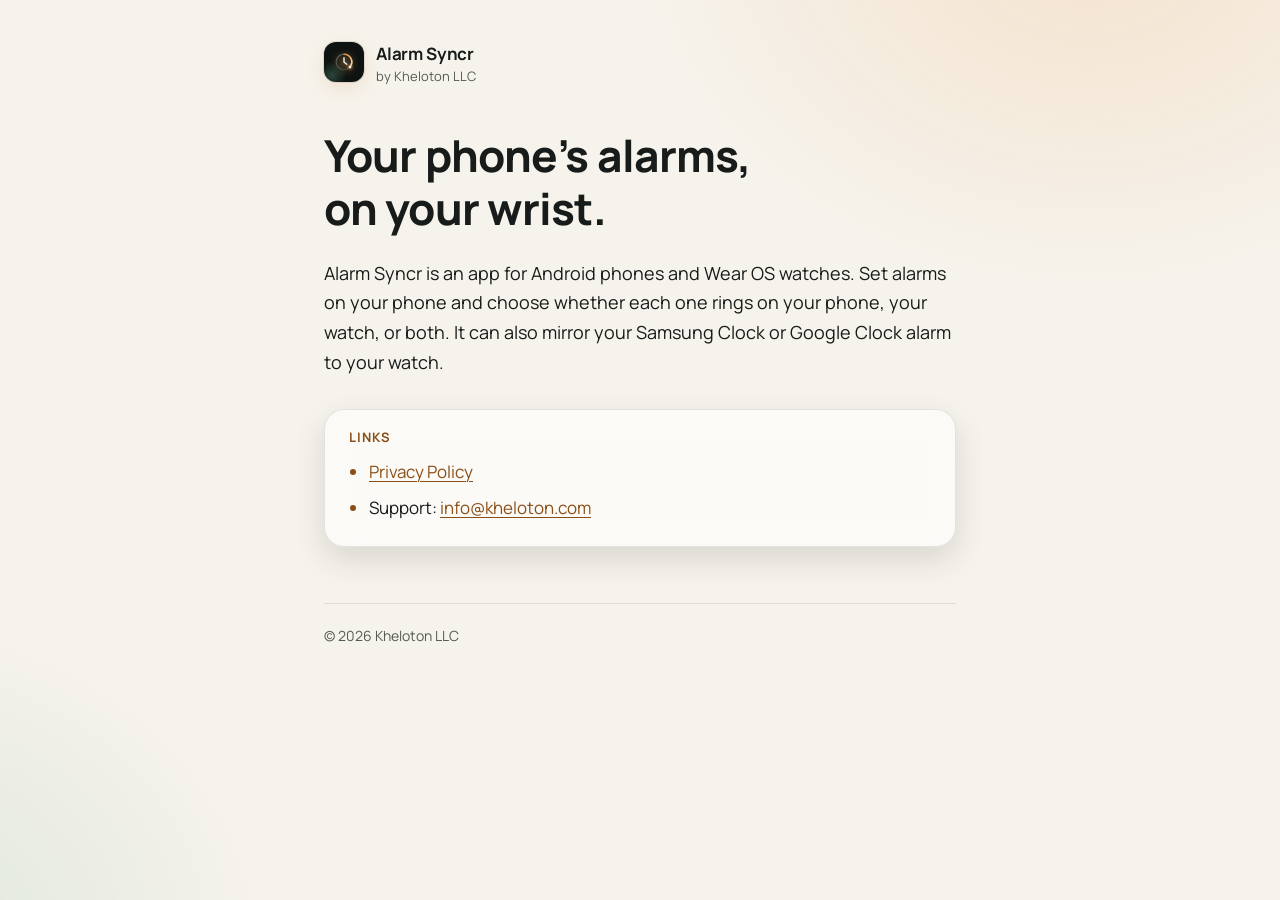
==== index.html @ 5a4a5423 "Add Alarm Syncr home page and privacy policy Co-Authored-By: Claude Opus 5.5 <noreply@anthropic.com>" ====
<!doctype html>
<html lang="en">
<head>
  <meta charset="utf-8">
  <meta name="viewport" content="width=device-width, initial-scale=1">
  <meta name="color-scheme" content="dark light">
  <meta name="theme-color" content="#0e1210" media="(prefers-color-scheme: dark)">
  <meta name="theme-color" content="#f6f3ec" media="(prefers-color-scheme: light)">
  <title>Alarm Syncr</title>
  <meta name="description" content="Alarm Syncr by Kheloton LLC: set alarms on your Android phone and have them ring on your Wear OS watch.">
  <link rel="icon" href="assets/icon.svg" type="image/svg+xml">
  <link rel="preload" href="assets/manrope.woff2" as="font" type="font/woff2" crossorigin>
  <link rel="stylesheet" href="assets/site.css">
</head>
<body>
  <div class="page">
    <header>
      <a class="brand" href="./">
        <img src="assets/icon.svg" alt="" width="40" height="40">
        <span>
          <span class="brand-name">Alarm Syncr</span>
          <span class="brand-by">by Kheloton LLC</span>
        </span>
      </a>
    </header>

    <main>
      <h1>Your phone’s alarms, on your wrist.</h1>
      <p class="lede">Alarm Syncr is an app for Android phones and Wear OS watches. Set alarms on your phone and choose whether each one rings on your phone, your watch, or both. It can also mirror your Samsung Clock or Google Clock alarm to your watch.</p>

      <section class="card" aria-labelledby="links">
        <h2 id="links">Links</h2>
        <ul>
          <li><a href="privacy/">Privacy Policy</a></li>
          <li>Support: <a href="mailto:info@kheloton.com">info@kheloton.com</a></li>
        </ul>
      </section>
    </main>

    <footer>
      <p>© 2026 Kheloton LLC</p>
    </footer>
  </div>
</body>
</html>
---- assets/site.css ----
@font-face {
  font-family: "Manrope";
  src: url("manrope.woff2") format("woff2");
  font-weight: 200 800;
  font-display: swap;
}

:root {
  color-scheme: dark light;
  --bg: #0e1210;
  --text: #f4f1ea;
  --muted: #a3aba4;
  --accent: #efba7e;
  --rule: rgb(244 241 234 / 0.1);
  --card: rgb(244 241 234 / 0.045);
  --card-rim: rgb(244 241 234 / 0.12);
  --orb-ember: rgb(240 168 96 / 0.16);
  --orb-sage: rgb(95 168 143 / 0.14);
}

@media (prefers-color-scheme: light) {
  :root {
    --bg: #f6f3ec;
    --text: #171b19;
    --muted: #535b55;
    --accent: #8a4f17;
    --rule: rgb(23 27 25 / 0.1);
    --card: rgb(255 255 255 / 0.6);
    --card-rim: rgb(23 27 25 / 0.1);
    --orb-ember: rgb(240 168 96 / 0.22);
    --orb-sage: rgb(95 168 143 / 0.16);
  }
}

*,
*::before,
*::after {
  box-sizing: border-box;
}

html {
  -webkit-text-size-adjust: 100%;
  text-size-adjust: 100%;
}

body {
  margin: 0;
  min-height: 100vh;
  background: var(--bg);
  color: var(--text);
  font-family: "Manrope", system-ui, -apple-system, "Segoe UI", Roboto, sans-serif;
  font-size: 1.0625rem;
  line-height: 1.65;
}

/* Ember and sage orbs from the app icon, fixed behind the text. */
body::before {
  content: "";
  position: fixed;
  inset: 0;
  z-index: -1;
  pointer-events: none;
  background:
    radial-gradient(40rem 32rem at 85% -8%, var(--orb-ember), transparent 70%),
    radial-gradient(36rem 30rem at -10% 105%, var(--orb-sage), transparent 70%);
}

.page {
  max-width: 42rem;
  margin: 0 auto;
  padding: 2.5rem 1.25rem 4rem;
}

.brand {
  display: flex;
  align-items: center;
  gap: 0.75rem;
  color: inherit;
  text-decoration: none;
}

.brand img {
  width: 2.5rem;
  height: 2.5rem;
  border-radius: 0.75rem;
  box-shadow: 0 0 0 1px var(--card-rim), 0 6px 18px rgb(208 139 72 / 0.18);
}

.brand-name {
  font-weight: 700;
  letter-spacing: -0.01em;
}

.brand-by {
  display: block;
  color: var(--muted);
  font-size: 0.8125rem;
  line-height: 1.3;
}

h1,
h2 {
  text-wrap: balance;
  letter-spacing: -0.02em;
  line-height: 1.2;
}

h1 {
  margin: 2.75rem 0 0.5rem;
  font-size: clamp(2.125rem, 6vw, 2.75rem);
  font-weight: 750;
}

h2 {
  margin: 2.75rem 0 0.75rem;
  font-size: 1.3125rem;
  font-weight: 700;
  scroll-margin-top: 1.5rem;
}

h3 {
  margin: 1.5rem 0 0.25rem;
  font-size: 1.0625rem;
  font-weight: 700;
}

p,
li,
dd {
  text-wrap: pretty;
}

p {
  margin: 0 0 1rem;
}

ul {
  margin: 0 0 1rem;
  padding-left: 1.25rem;
}

li + li {
  margin-top: 0.5rem;
}

li::marker {
  color: var(--accent);
}

dl {
  margin: 0 0 1rem;
}

dt {
  font-weight: 700;
}

dd {
  margin: 0.125rem 0 1rem;
}

strong {
  font-weight: 700;
}

a {
  color: var(--accent);
  text-decoration-thickness: 1px;
  text-underline-offset: 0.2em;
}

a:hover {
  text-decoration-thickness: 2px;
}

a:focus-visible {
  outline: 2px solid var(--accent);
  outline-offset: 3px;
  border-radius: 2px;
}

.meta {
  margin: 0;
  color: var(--muted);
  font-size: 0.9375rem;
}

.lede {
  margin-top: 1.5rem;
  font-size: 1.125rem;
}

.card {
  margin: 2rem 0;
  padding: 1.25rem 1.5rem 0.5rem;
  border: 1px solid var(--card-rim);
  border-radius: 1.25rem;
  background: var(--card);
  box-shadow: inset 0 1px 0 rgb(255 255 255 / 0.06), 0 12px 32px rgb(0 0 0 / 0.12);
  -webkit-backdrop-filter: blur(12px);
  backdrop-filter: blur(12px);
}

.card h2 {
  margin-top: 0;
  font-size: 0.8125rem;
  font-weight: 700;
  letter-spacing: 0.08em;
  text-transform: uppercase;
  color: var(--accent);
}

.toc {
  margin: 2rem 0;
  padding: 1rem 0;
  border-block: 1px solid var(--rule);
  font-size: 0.9375rem;
}

.toc h2 {
  margin: 0 0 0.5rem;
  font-size: 0.8125rem;
  letter-spacing: 0.08em;
  text-transform: uppercase;
  color: var(--muted);
}

.toc ol {
  margin: 0;
  padding-left: 1.5rem;
  columns: 2 14rem;
  column-gap: 2rem;
}

.toc li {
  margin: 0 0 0.25rem;
  break-inside: avoid;
}

.toc li::marker {
  color: var(--muted);
}

footer {
  margin-top: 3.5rem;
  padding-top: 1.25rem;
  border-top: 1px solid var(--rule);
  color: var(--muted);
  font-size: 0.875rem;
}

footer p {
  margin: 0 0 0.25rem;
}

@media print {
  :root {
    --bg: #fff;
    --text: #000;
    --muted: #444;
    --accent: #000;
    --card: transparent;
    --card-rim: #999;
  }

  body::before,
  .toc {
    display: none;
  }

  .card {
    box-shadow: none;
    backdrop-filter: none;
  }

  .page {
    max-width: none;
    padding: 0;
  }
}
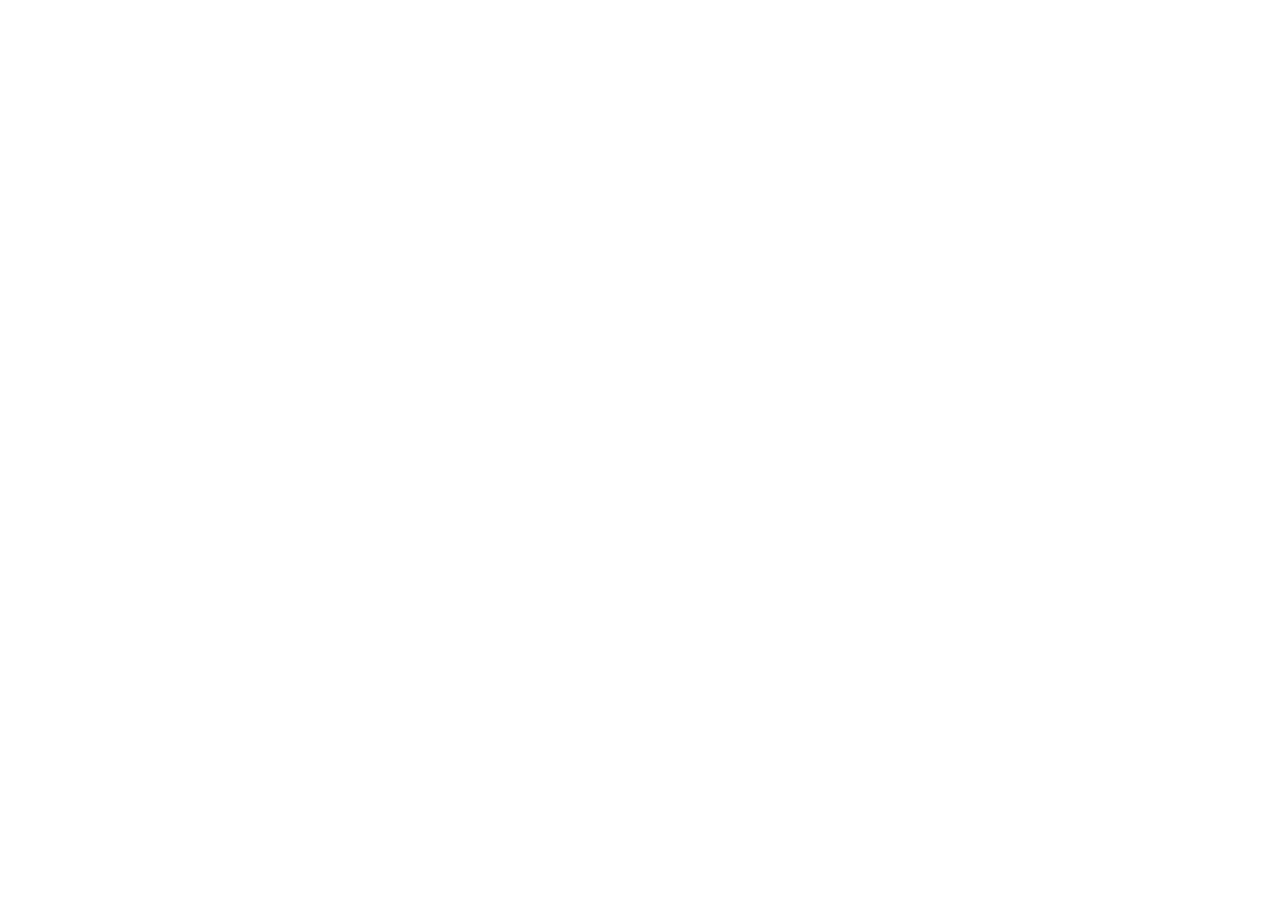
==== commit 84f872a5: "Redirect pages to kheloton.com Co-Authored-By: Claude Opus 5.5 <noreply@anthropic.com>" ====
--- a/index.html
+++ b/index.html
@@ -3,43 +3,13 @@
 <head>
   <meta charset="utf-8">
   <meta name="viewport" content="width=device-width, initial-scale=1">
-  <meta name="color-scheme" content="dark light">
-  <meta name="theme-color" content="#0e1210" media="(prefers-color-scheme: dark)">
-  <meta name="theme-color" content="#f6f3ec" media="(prefers-color-scheme: light)">
-  <title>Alarm Syncr</title>
-  <meta name="description" content="Alarm Syncr by Kheloton LLC: set alarms on your Android phone and have them ring on your Wear OS watch.">
-  <link rel="icon" href="assets/icon.svg" type="image/svg+xml">
-  <link rel="preload" href="assets/manrope.woff2" as="font" type="font/woff2" crossorigin>
-  <link rel="stylesheet" href="assets/site.css">
+  <title>Alarm Syncr has moved</title>
+  <meta name="robots" content="noindex">
+  <link rel="canonical" href="https://kheloton.com/alarm-syncr/">
+  <meta http-equiv="refresh" content="0; url=https://kheloton.com/alarm-syncr/">
+  <style>body{font:16px/1.6 system-ui,sans-serif;background:#16120e;color:#f3eadb;display:grid;place-items:center;min-height:100vh;margin:0;padding:16px}a{color:#f2a93b}</style>
 </head>
 <body>
-  <div class="page">
-    <header>
-      <a class="brand" href="./">
-        <img src="assets/icon.svg" alt="" width="40" height="40">
-        <span>
-          <span class="brand-name">Alarm Syncr</span>
-          <span class="brand-by">by Kheloton LLC</span>
-        </span>
-      </a>
-    </header>
-
-    <main>
-      <h1>Your phone’s alarms, on your wrist.</h1>
-      <p class="lede">Alarm Syncr is an app for Android phones and Wear OS watches. Set alarms on your phone and choose whether each one rings on your phone, your watch, or both. It can also mirror your Samsung Clock or Google Clock alarm to your watch.</p>
-
-      <section class="card" aria-labelledby="links">
-        <h2 id="links">Links</h2>
-        <ul>
-          <li><a href="privacy/">Privacy Policy</a></li>
-          <li>Support: <a href="mailto:info@kheloton.com">info@kheloton.com</a></li>
-        </ul>
-      </section>
-    </main>
-
-    <footer>
-      <p>© 2026 Kheloton LLC</p>
-    </footer>
-  </div>
+  <p>Alarm Syncr has moved to <a href="https://kheloton.com/alarm-syncr/">https://kheloton.com/alarm-syncr/</a>.</p>
 </body>
 </html>
